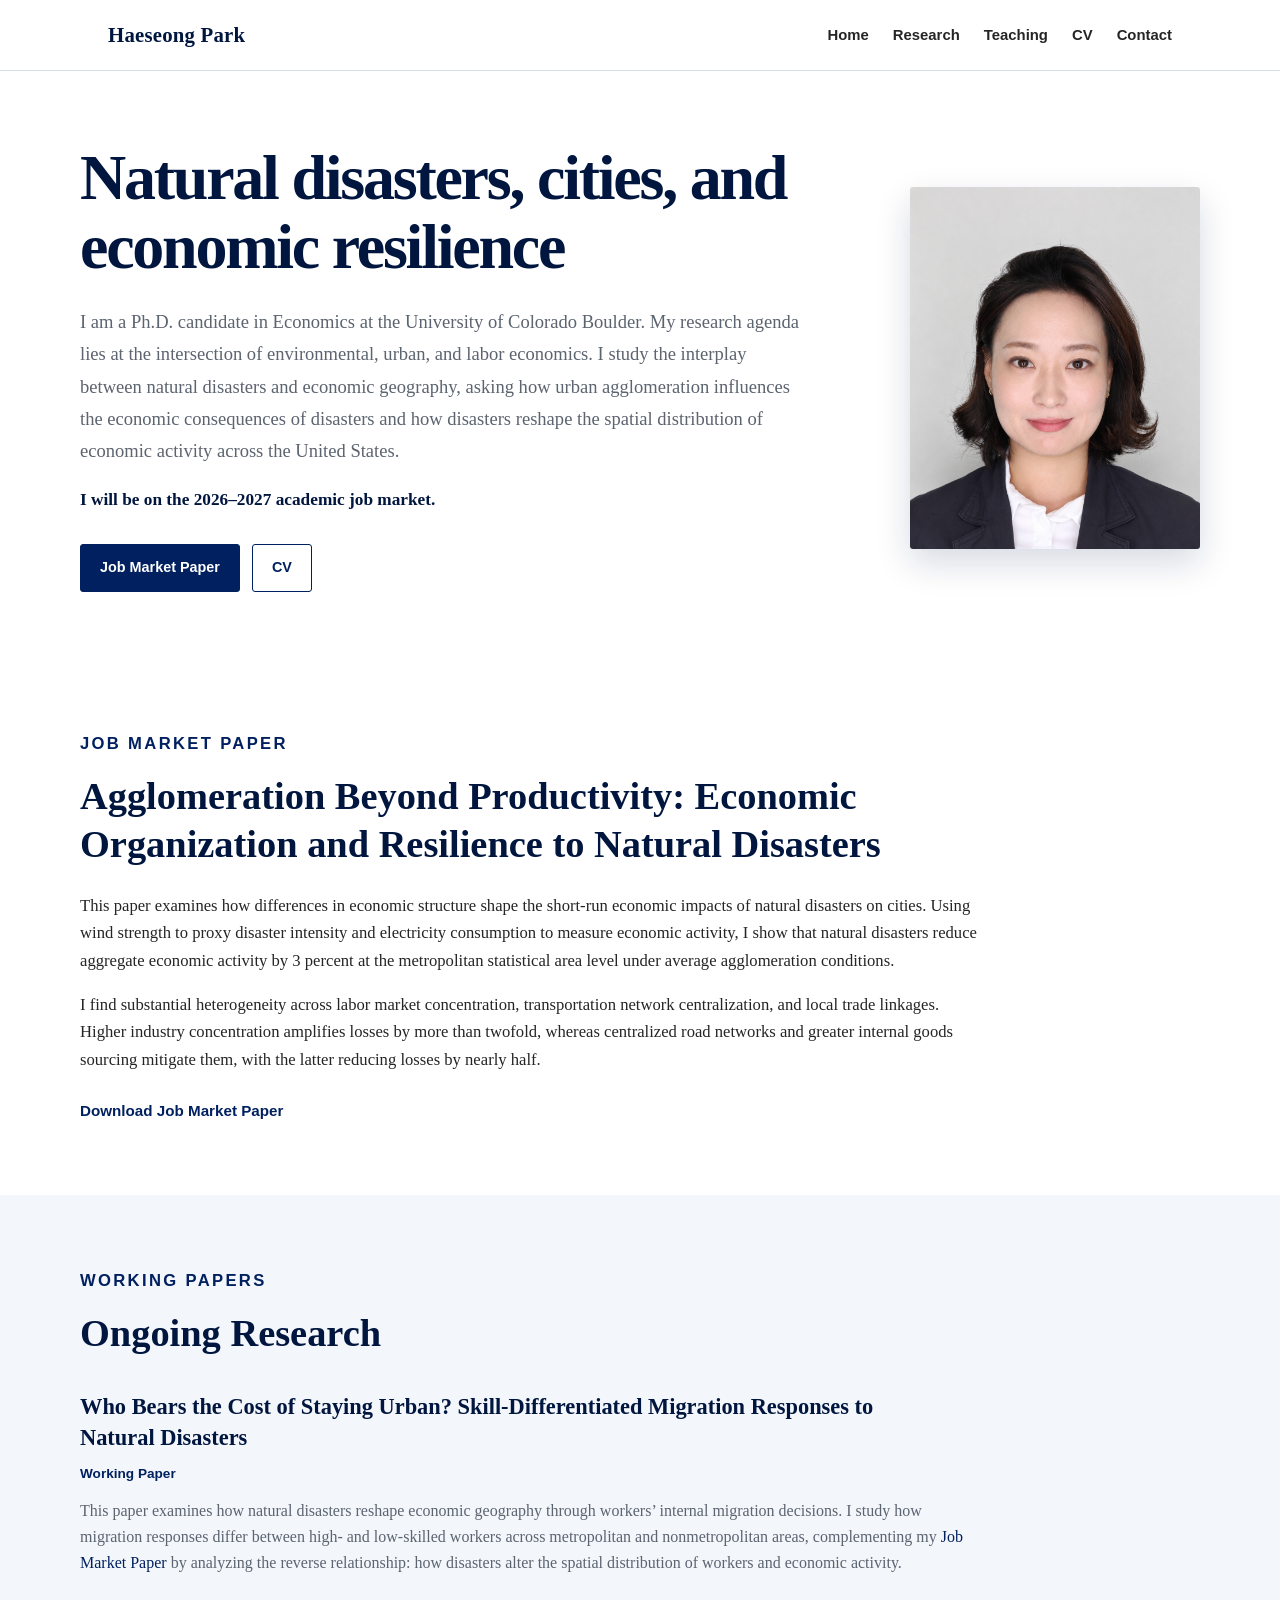
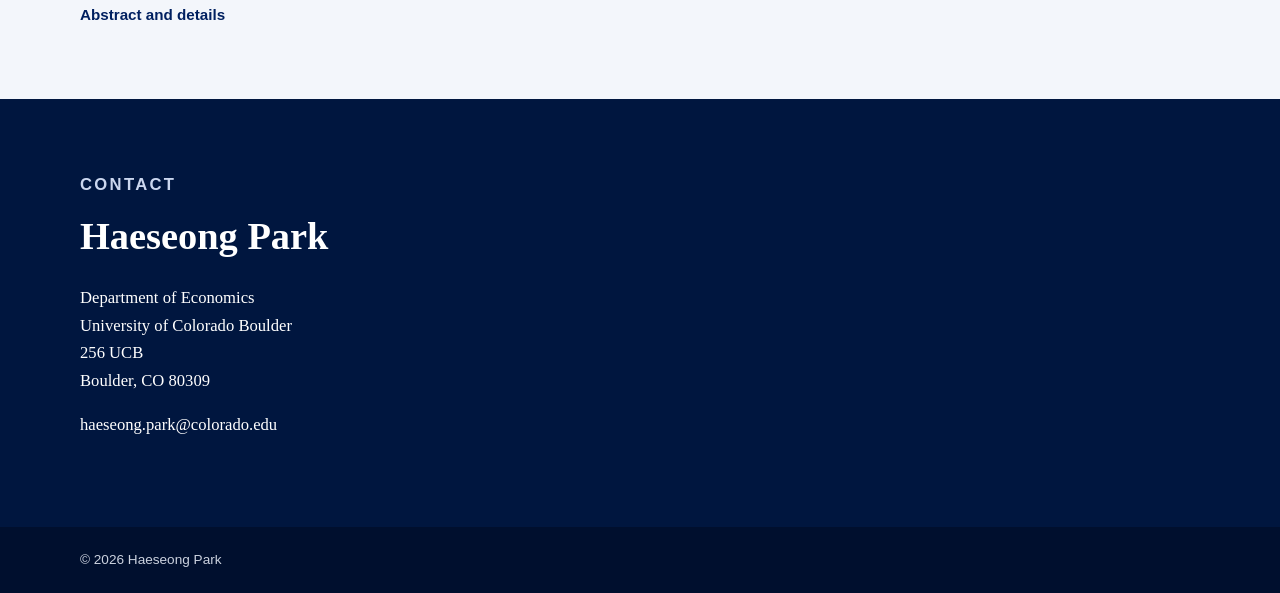
==== index.html @ d1599998 "Update index.html" ====
<!DOCTYPE html>
<html lang="en">

<head>
    <meta charset="UTF-8">

    <meta
        name="viewport"
        content="width=device-width, initial-scale=1.0"
    >

    <meta
        name="description"
        content="Haeseong Park is a Ph.D. candidate in Economics at the University of Colorado Boulder. His research focuses on environmental economics, urban economics, natural disasters, and economic resilience."
    >

    <title>Haeseong Park | Economics</title>

    <style>
        :root {
            --navy: #002060;
            --dark-navy: #00163f;
            --light-blue: #f3f6fb;
            --text: #252525;
            --muted-text: #5c6470;
            --border: #d9dee7;
            --white: #ffffff;
            --max-width: 1120px;
        }

        * {
            box-sizing: border-box;
        }

        html {
            scroll-behavior: smooth;
        }

        body {
            margin: 0;
            font-family: Georgia, "Times New Roman", serif;
            color: var(--text);
            background-color: var(--white);
            line-height: 1.65;
        }

        a {
            color: var(--navy);
            text-decoration: none;
        }

        a:hover,
        a:focus {
            text-decoration: underline;
        }

        img {
            display: block;
            max-width: 100%;
        }

        .site-header {
            position: sticky;
            top: 0;
            z-index: 1000;
            background-color: rgba(255, 255, 255, 0.97);
            border-bottom: 1px solid var(--border);
        }

        .header-container {
            max-width: var(--max-width);
            margin: 0 auto;
            padding: 18px 28px;
            display: flex;
            justify-content: space-between;
            align-items: center;
            gap: 30px;
        }

        .site-name {
            color: var(--dark-navy);
            font-size: 1.3rem;
            font-weight: 700;
            letter-spacing: 0.01em;
        }

        .site-name:hover {
            text-decoration: none;
        }

        .site-nav {
            display: flex;
            align-items: center;
            flex-wrap: wrap;
            gap: 24px;
        }

        .site-nav a {
            color: var(--text);
            font-family: Arial, Helvetica, sans-serif;
            font-size: 0.93rem;
            font-weight: 600;
        }

        .hero {
            padding: 72px 28px 66px;
        }

        .hero-container {
            max-width: var(--max-width);
            margin: 0 auto;
            display: grid;
            grid-template-columns: minmax(0, 1.65fr) minmax(240px, 0.75fr);
            align-items: center;
            gap: 70px;
        }

        .hero-text {
            min-width: 0;
        }

        .section-label {
            margin: 0 0 14px;
            color: var(--navy);
            font-family: Arial, Helvetica, sans-serif;
            font-size: 0.78rem;
            font-weight: 700;
            letter-spacing: 0.14em;
            text-transform: uppercase;
        }

        .hero h1 {
            max-width: 760px;
            margin: 0 0 24px;
            color: var(--dark-navy);
            font-size: clamp(2.35rem, 5vw, 4.35rem);
            line-height: 1.08;
            letter-spacing: -0.035em;
        }

        .hero-description {
            max-width: 720px;
            margin: 0 0 18px;
            color: var(--muted-text);
            font-size: 1.16rem;
            line-height: 1.75;
        }

        .job-market-note {
            margin: 0 0 30px;
            color: var(--dark-navy);
            font-size: 1.08rem;
            font-weight: 700;
        }

        .hero-links {
            display: flex;
            flex-wrap: wrap;
            gap: 12px;
        }

        .button {
            display: inline-block;
            padding: 11px 19px;
            border: 1px solid var(--navy);
            border-radius: 3px;
            font-family: Arial, Helvetica, sans-serif;
            font-size: 0.9rem;
            font-weight: 700;
            transition:
                background-color 0.2s ease,
                color 0.2s ease,
                transform 0.2s ease;
        }

        .button:hover,
        .button:focus {
            text-decoration: none;
            transform: translateY(-1px);
        }

        .primary-button {
            color: var(--white);
            background-color: var(--navy);
        }

        .primary-button:hover,
        .primary-button:focus {
            color: var(--white);
            background-color: var(--dark-navy);
        }

        .secondary-button {
            color: var(--navy);
            background-color: var(--white);
        }

        .secondary-button:hover,
        .secondary-button:focus {
            color: var(--white);
            background-color: var(--navy);
        }

        .hero-photo {
            display: flex;
            justify-content: flex-end;
            align-items: center;
        }

        .hero-photo img {
            width: 100%;
            max-width: 290px;
            height: auto;
            aspect-ratio: 4 / 5;
            object-fit: cover;
            object-position: center top;
            border-radius: 3px;
            box-shadow: 0 14px 35px rgba(0, 24, 72, 0.16);
        }

        .content-container {
            max-width: var(--max-width);
            margin: 0 auto;
        }

        .section {
            padding: 72px 28px;
            scroll-margin-top: 90px;
        }

        .section h2 {
            max-width: 900px;
            margin: 0 0 24px;
            color: var(--dark-navy);
            font-size: clamp(1.85rem, 3vw, 2.65rem);
            line-height: 1.25;
        }

        .section p {
            max-width: 900px;
            font-size: 1.04rem;
        }

        .alternate-section {
            background-color: var(--light-blue);
        }

        .paper-status {
            margin: 0 0 12px;
            color: var(--navy);
            font-family: Arial, Helvetica, sans-serif;
            font-size: 0.88rem;
            font-weight: 700;
        }

        .paper-links {
            display: flex;
            flex-wrap: wrap;
            gap: 20px;
            margin-top: 25px;
            font-family: Arial, Helvetica, sans-serif;
            font-size: 0.95rem;
            font-weight: 700;
        }

        .paper-links a {
            display: inline-block;
        }

        .working-papers-list {
            max-width: 920px;
            margin-top: 34px;
        }

        .working-paper {
            padding: 30px 0;
            border-top: 1px solid var(--border);
        }

        .working-paper:first-child {
            padding-top: 0;
            border-top: 0;
        }

        .working-paper:last-child {
            padding-bottom: 0;
        }

        .working-paper h3 {
            max-width: 860px;
            margin: 0 0 10px;
            color: var(--dark-navy);
            font-size: 1.4rem;
            line-height: 1.4;
        }

        .working-paper p {
            margin: 0 0 12px;
            color: var(--muted-text);
            font-size: 1rem;
        }

        .working-paper .paper-status {
            color: var(--navy);
            font-family: Arial, Helvetica, sans-serif;
            font-size: 0.85rem;
            font-weight: 700;
        }

        .contact-section {
            background-color: var(--dark-navy);
            color: var(--white);
        }

        .contact-section .section-label {
            color: #cbd7ef;
        }

        .contact-section h2 {
            color: var(--white);
        }

        .contact-section p {
            color: var(--white);
        }

        .contact-section a {
            color: var(--white);
            font-weight: 100;
        }

        .site-footer {
            padding: 22px 28px;
            background-color: #000f2e;
            color: #cbd2df;
            font-family: Arial, Helvetica, sans-serif;
            font-size: 0.85rem;
        }

        .site-footer p {
            margin: 0;
        }

        @media (max-width: 850px) {
            .header-container {
                align-items: flex-start;
            }

            .hero {
                padding-top: 40px;
            }

            .hero-container {
                grid-template-columns: 1fr;
                gap: 38px;
            }

            .hero-photo {
                justify-content: flex-start;
                order: -1;
            }

            .hero-photo img {
                width: 210px;
                max-width: 55vw;
            }
        }

        @media (max-width: 650px) {
            .header-container {
                padding: 15px 20px;
                flex-direction: column;
                gap: 12px;
            }

            .site-nav {
                gap: 14px;
            }

            .site-nav a {
                font-size: 0.84rem;
            }

            .hero,
            .section {
                padding-left: 20px;
                padding-right: 20px;
            }

            .hero {
                padding-top: 38px;
                padding-bottom: 48px;
            }

            .hero-photo {
                justify-content: center;
            }

            .hero-photo img {
                width: 190px;
            }

            .hero-links {
                align-items: stretch;
                flex-direction: column;
            }

            .button {
                text-align: center;
            }

            .paper-links {
                flex-direction: column;
                gap: 10px;
            }
        }
    </style>
</head>

<body>

    <header class="site-header">

        <div class="header-container">

            <a class="site-name" href="index.html">
                Haeseong Park
            </a>

            <nav class="site-nav" aria-label="Main navigation">
            
                <a href="index.html">Home</a>
            
                <a href="research.html">
                    Research
                </a>
                
                <a href="teaching.html">Teaching</a>
                
                <a
                    href="2026_Vita_HaeseongPark.pdf"
                    target="_blank"
                    rel="noopener noreferrer"
                >
                    CV
                </a>
            
                <a href="#contact">
                    Contact
                </a>
            
            </nav>

        </div>

    </header>

    <main>

        <section class="hero">

            <div class="hero-container">

                <div class="hero-text">

                    <h1>
                        Natural disasters, cities, and economic resilience
                    </h1>

                    <p class="hero-description">
                        I am a Ph.D. candidate in Economics at the University
                        of Colorado Boulder. My research agenda lies at the
                        intersection of environmental, urban, and labor
                        economics. I study the interplay between natural
                        disasters and economic geography, asking how urban
                        agglomeration influences the economic consequences of
                        disasters and how disasters reshape the spatial
                        distribution of economic activity across the United
                        States.
                    </p>

                    <p class="job-market-note">
                        I will be on the 2026–2027 academic job market.
                    </p>

                    <div class="hero-links">

                        <a
                            class="button primary-button"
                            href="Park_JMP.pdf"
                            target="_blank"
                            rel="noopener noreferrer"
                        >
                            Job Market Paper
                        </a>

                        <a
                            class="button secondary-button"
                            href="2026_Jul_Vita_HaeseongPark.pdf"
                            target="_blank"
                            rel="noopener noreferrer"
                        >
                            CV
                        </a>

                    </div>

                </div>

                <div class="hero-photo">

                    <img
                        src="Haeseong_Finalized_Headshot.png"
                        alt="Portrait of Haeseong Park"
                    >

                </div>

            </div>

        </section>

        <section id="job-market-paper" class="section">

            <div class="content-container">

                <p class="section-label">
                    Job Market Paper
                </p>

                <h2>
                    Agglomeration Beyond Productivity: Economic Organization
                    and Resilience to Natural Disasters
                </h2>

                <p>
                    This paper examines how differences in economic structure
                    shape the short-run economic impacts of natural disasters
                    on cities. Using wind strength to proxy disaster intensity
                    and electricity consumption to measure economic activity,
                    I show that natural disasters reduce aggregate economic
                    activity by 3 percent at the metropolitan statistical area
                    level under average agglomeration conditions.
                </p>

                <p>
                    I find substantial heterogeneity across labor market
                    concentration, transportation network centralization, and
                    local trade linkages. Higher industry concentration
                    amplifies losses by more than twofold, whereas centralized
                    road networks and greater internal goods sourcing mitigate
                    them, with the latter reducing losses by nearly half.
                </p>

                <div class="paper-links">
                
                    <a
                        href="Park_JMP.pdf"
                        target="_blank"
                        rel="noopener noreferrer"
                    >
                        Download Job Market Paper
                    </a>
                
                </div>

            </div>

        </section>

        <section
            id="working-papers"
            class="section alternate-section"
        >

            <div class="content-container">

                <p class="section-label">
                    Working Papers
                </p>

                <h2>
                    Ongoing Research
                </h2>

                <div class="working-papers-list">

                    <article class="working-paper">

                        <h3>
                            Who Bears the Cost of Staying Urban? 
                            Skill-Differentiated Migration Responses to Natural Disasters
                        </h3>

                        <p class="paper-status">
                            Working Paper
                        </p>

                        <p>
                            This paper examines how natural disasters reshape economic geography through
                            workers’ internal migration decisions. I study how migration responses differ
                            between high- and low-skilled workers across metropolitan and nonmetropolitan
                            areas, complementing my <a href="#job-market-paper">Job Market Paper</a> by
                            analyzing the reverse relationship: how disasters alter the spatial distribution
                            of workers and economic activity.
                        </p>

                        <div class="paper-links">

                            <a href="research.html">
                                Abstract and details
                            </a>

                            <!--
                            When the PDF is ready, remove the comment markers
                            around the link below and update the filename.

                            <a href="Park_Migration.pdf">
                                Download paper
                            </a>
                            -->

                        </div>

                    </article>

                    <!--
                    To add another working paper, copy the entire article
                    block below and replace its title and description.

                    <article class="working-paper">

                        <h3>
                            Title of Another Working Paper
                        </h3>

                        <p class="paper-status">
                            Working Paper
                        </p>

                        <p>
                            Add a short description of the paper here.
                        </p>

                        <div class="paper-links">

                            <a href="research.html">
                                Abstract and details
                            </a>

                        </div>

                    </article>
                    -->

                </div>

            </div>

        </section>

        <section id="contact" class="section contact-section">

            <div class="content-container">

                <p class="section-label">
                    Contact
                </p>

                <h2>
                    Haeseong Park
                </h2>

                <p>
                    Department of Economics<br>
                    University of Colorado Boulder<br>
                    256 UCB<br>
                    Boulder, CO 80309
                </p>

                <p>
                    <a href="mailto:haeseong.park@colorado.edu">
                        haeseong.park@colorado.edu
                    </a>
                </p>

            </div>

        </section>

    </main>

    <footer class="site-footer">

        <div class="content-container">

            <p>
                &copy; 2026 Haeseong Park
            </p>

        </div>

    </footer>

</body>

</html>
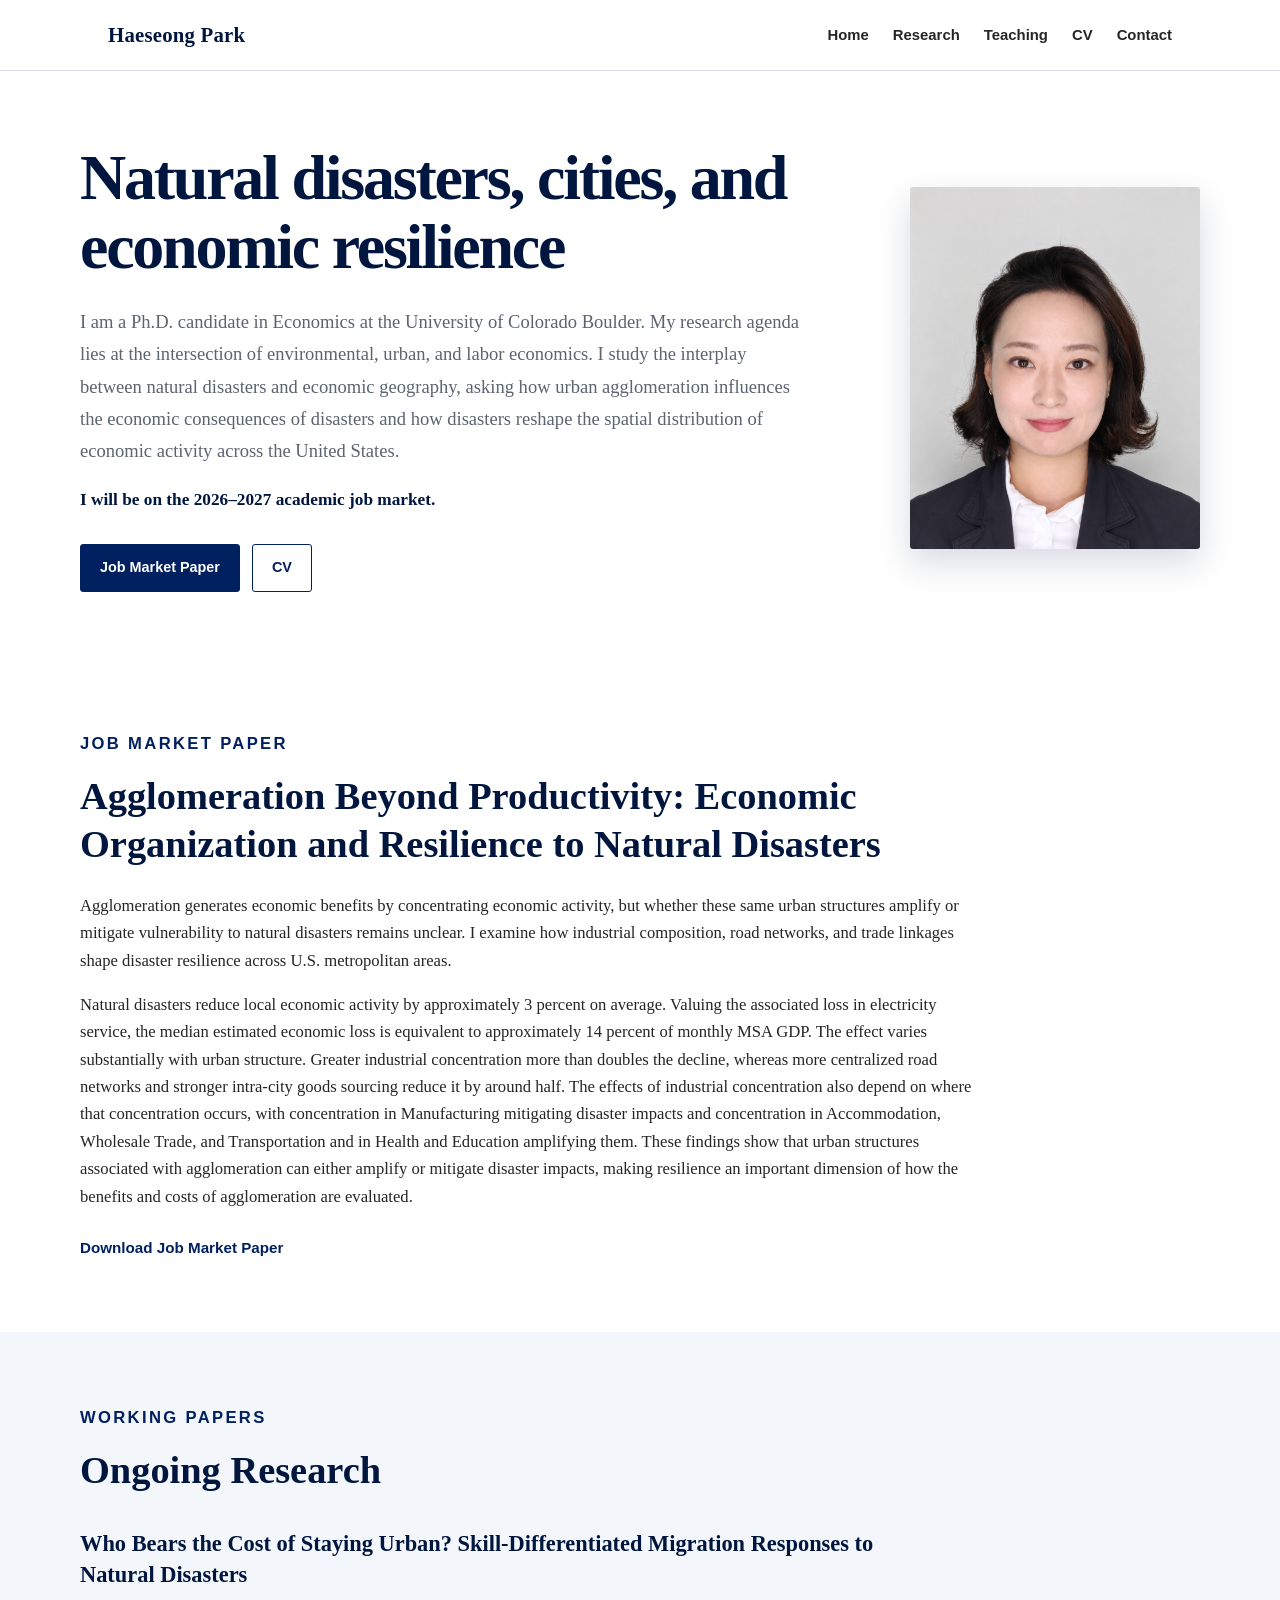
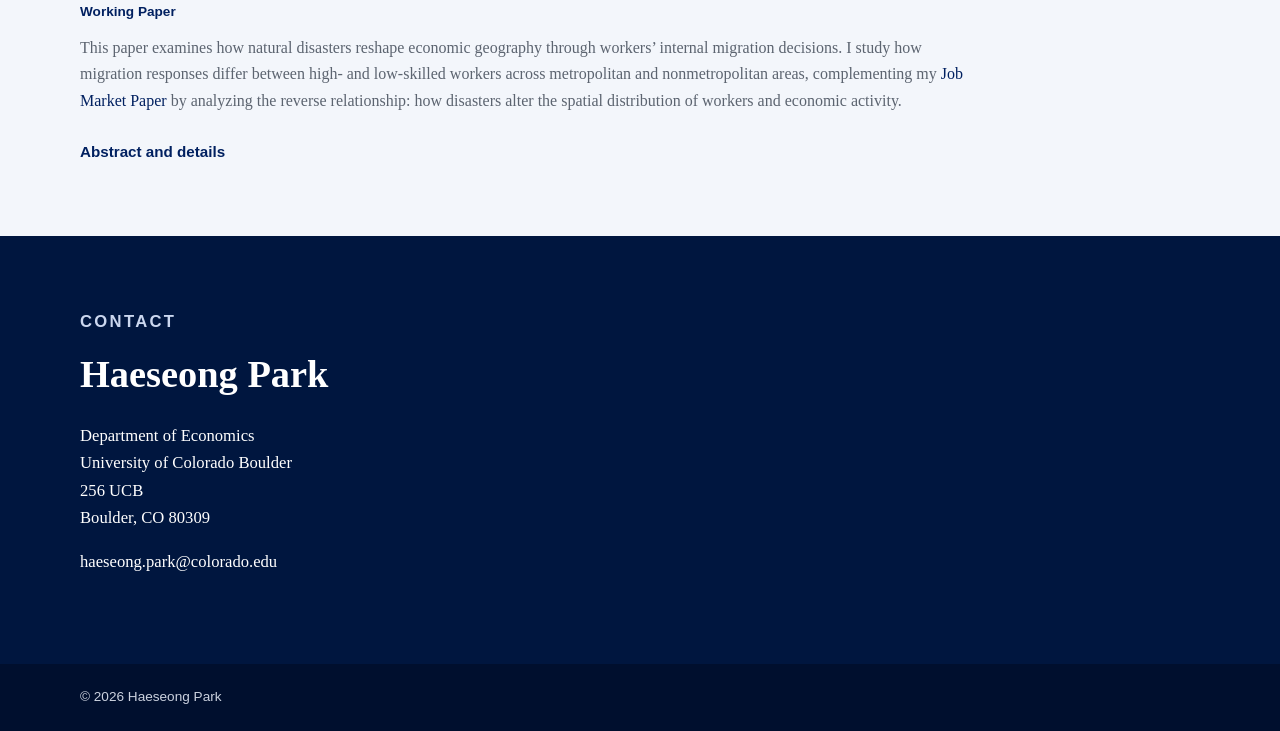
==== commit e576126a: "Update index.html" ====
--- a/index.html
+++ b/index.html
@@ -438,7 +438,7 @@
                 <a href="teaching.html">Teaching</a>
                 
                 <a
-                    href="2026_Vita_HaeseongPark.pdf"
+                    href="HaeseongPark_Vita_260910"
                     target="_blank"
                     rel="noopener noreferrer"
                 >
@@ -496,7 +496,7 @@
 
                         <a
                             class="button secondary-button"
-                            href="2026_Jul_Vita_HaeseongPark.pdf"
+                            href="HaeseongPark_Vita_260910.pdf"
                             target="_blank"
                             rel="noopener noreferrer"
                         >
@@ -534,22 +534,23 @@
                 </h2>
 
                 <p>
-                    This paper examines how differences in economic structure
-                    shape the short-run economic impacts of natural disasters
-                    on cities. Using wind strength to proxy disaster intensity
-                    and electricity consumption to measure economic activity,
-                    I show that natural disasters reduce aggregate economic
-                    activity by 3 percent at the metropolitan statistical area
-                    level under average agglomeration conditions.
+                    Agglomeration generates economic benefits by concentrating economic activity, but whether these
+                    same urban structures amplify or mitigate vulnerability to natural disasters remains unclear. 
+                    I examine how industrial composition, road networks, and trade linkages shape disaster resilience 
+                    across U.S. metropolitan areas. 
                 </p>
 
                 <p>
-                    I find substantial heterogeneity across labor market
-                    concentration, transportation network centralization, and
-                    local trade linkages. Higher industry concentration
-                    amplifies losses by more than twofold, whereas centralized
-                    road networks and greater internal goods sourcing mitigate
-                    them, with the latter reducing losses by nearly half.
+                    Natural disasters reduce local economic activity by approximately 3 percent on average. 
+                    Valuing the associated loss in electricity service, the median estimated economic loss is equivalent to approximately 14 percent of monthly MSA GDP.
+                    The effect varies substantially with urban structure. Greater industrial concentration more than doubles the decline,
+                    whereas more centralized road networks and stronger intra-city goods sourcing reduce it by around half. 
+                    The effects of industrial concentration also depend on where that concentration occurs, 
+                    with concentration in Manufacturing mitigating disaster impacts and concentration in Accommodation, 
+                    Wholesale Trade, and Transportation and in Health and Education amplifying them. 
+                    These findings show that urban structures associated with agglomeration can either amplify or
+                    mitigate disaster impacts, making resilience an important dimension of how the benefits and
+                    costs of agglomeration are evaluated.
                 </p>
 
                 <div class="paper-links">
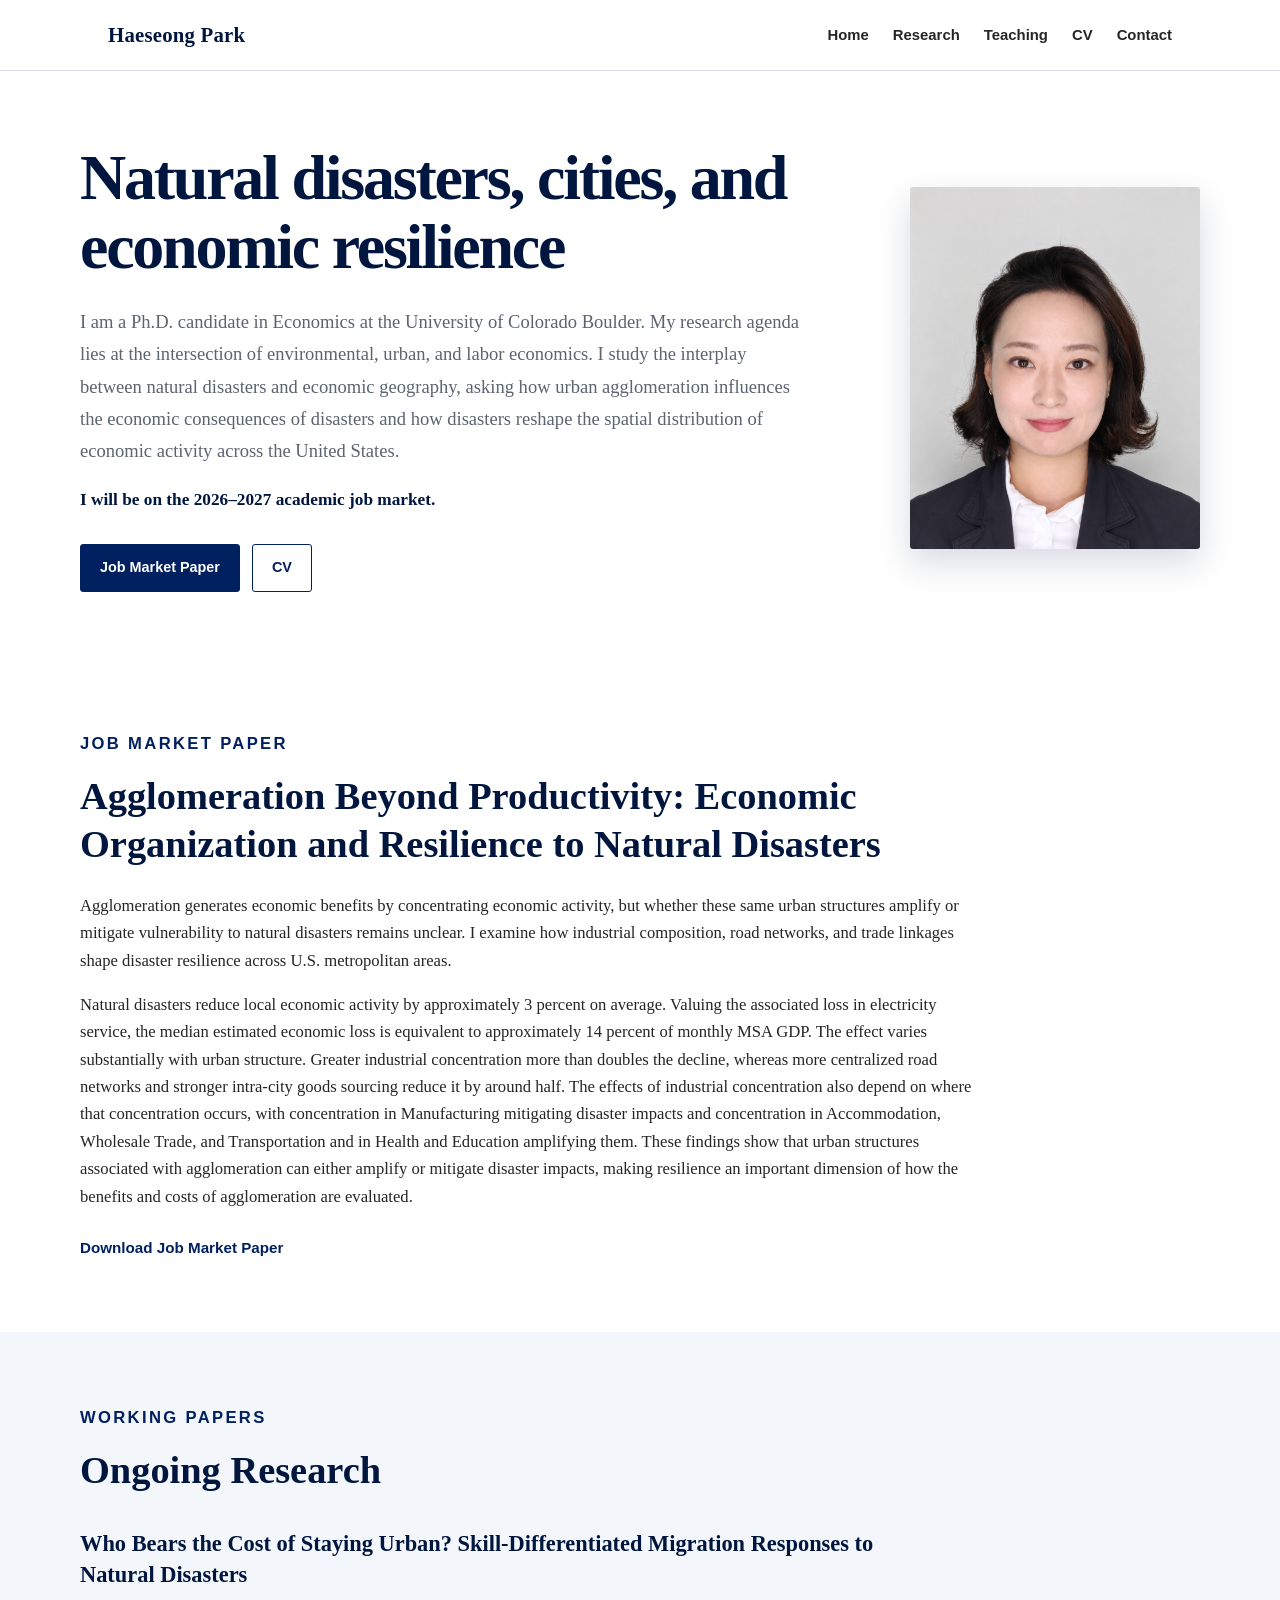
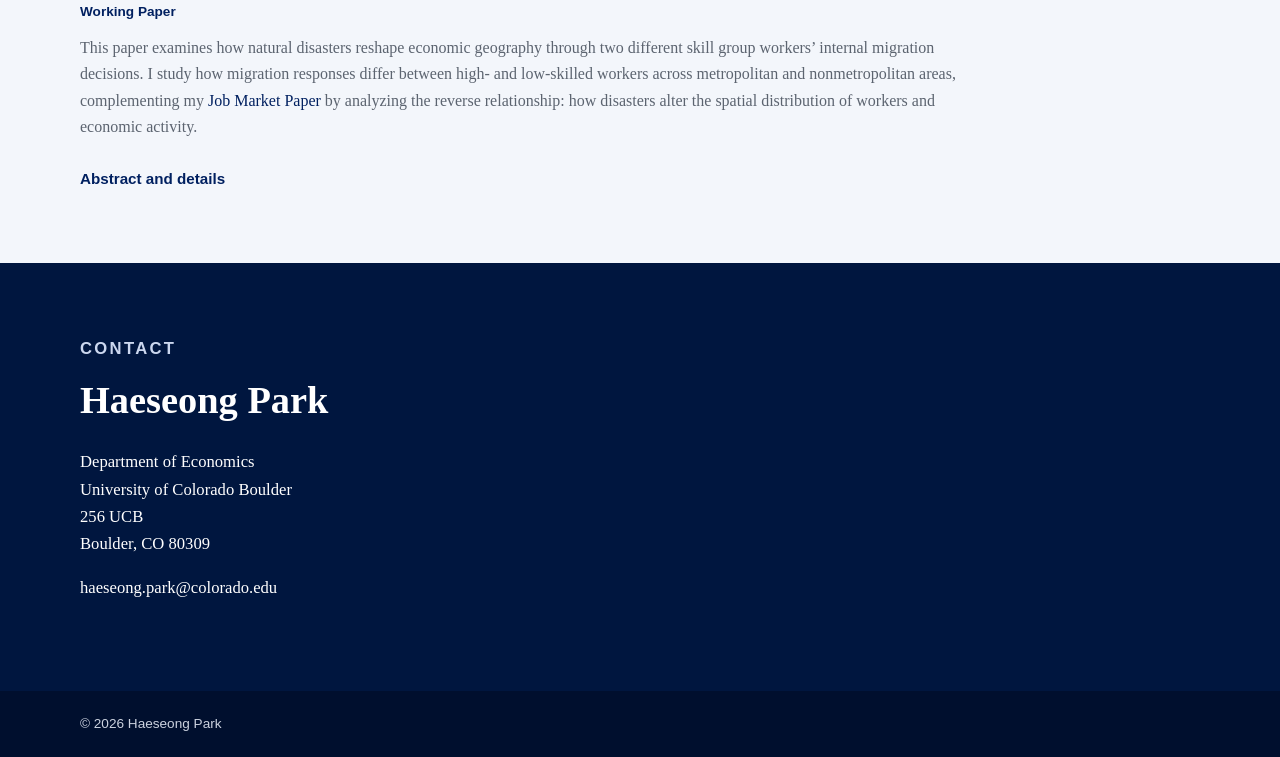
==== commit 94a3ff74: "Update index.html" ====
--- a/index.html
+++ b/index.html
@@ -598,7 +598,7 @@
                         </p>
 
                         <p>
-                            This paper examines how natural disasters reshape economic geography through
+                            This paper examines how natural disasters reshape economic geography through two different skill group
                             workers’ internal migration decisions. I study how migration responses differ
                             between high- and low-skilled workers across metropolitan and nonmetropolitan
                             areas, complementing my <a href="#job-market-paper">Job Market Paper</a> by
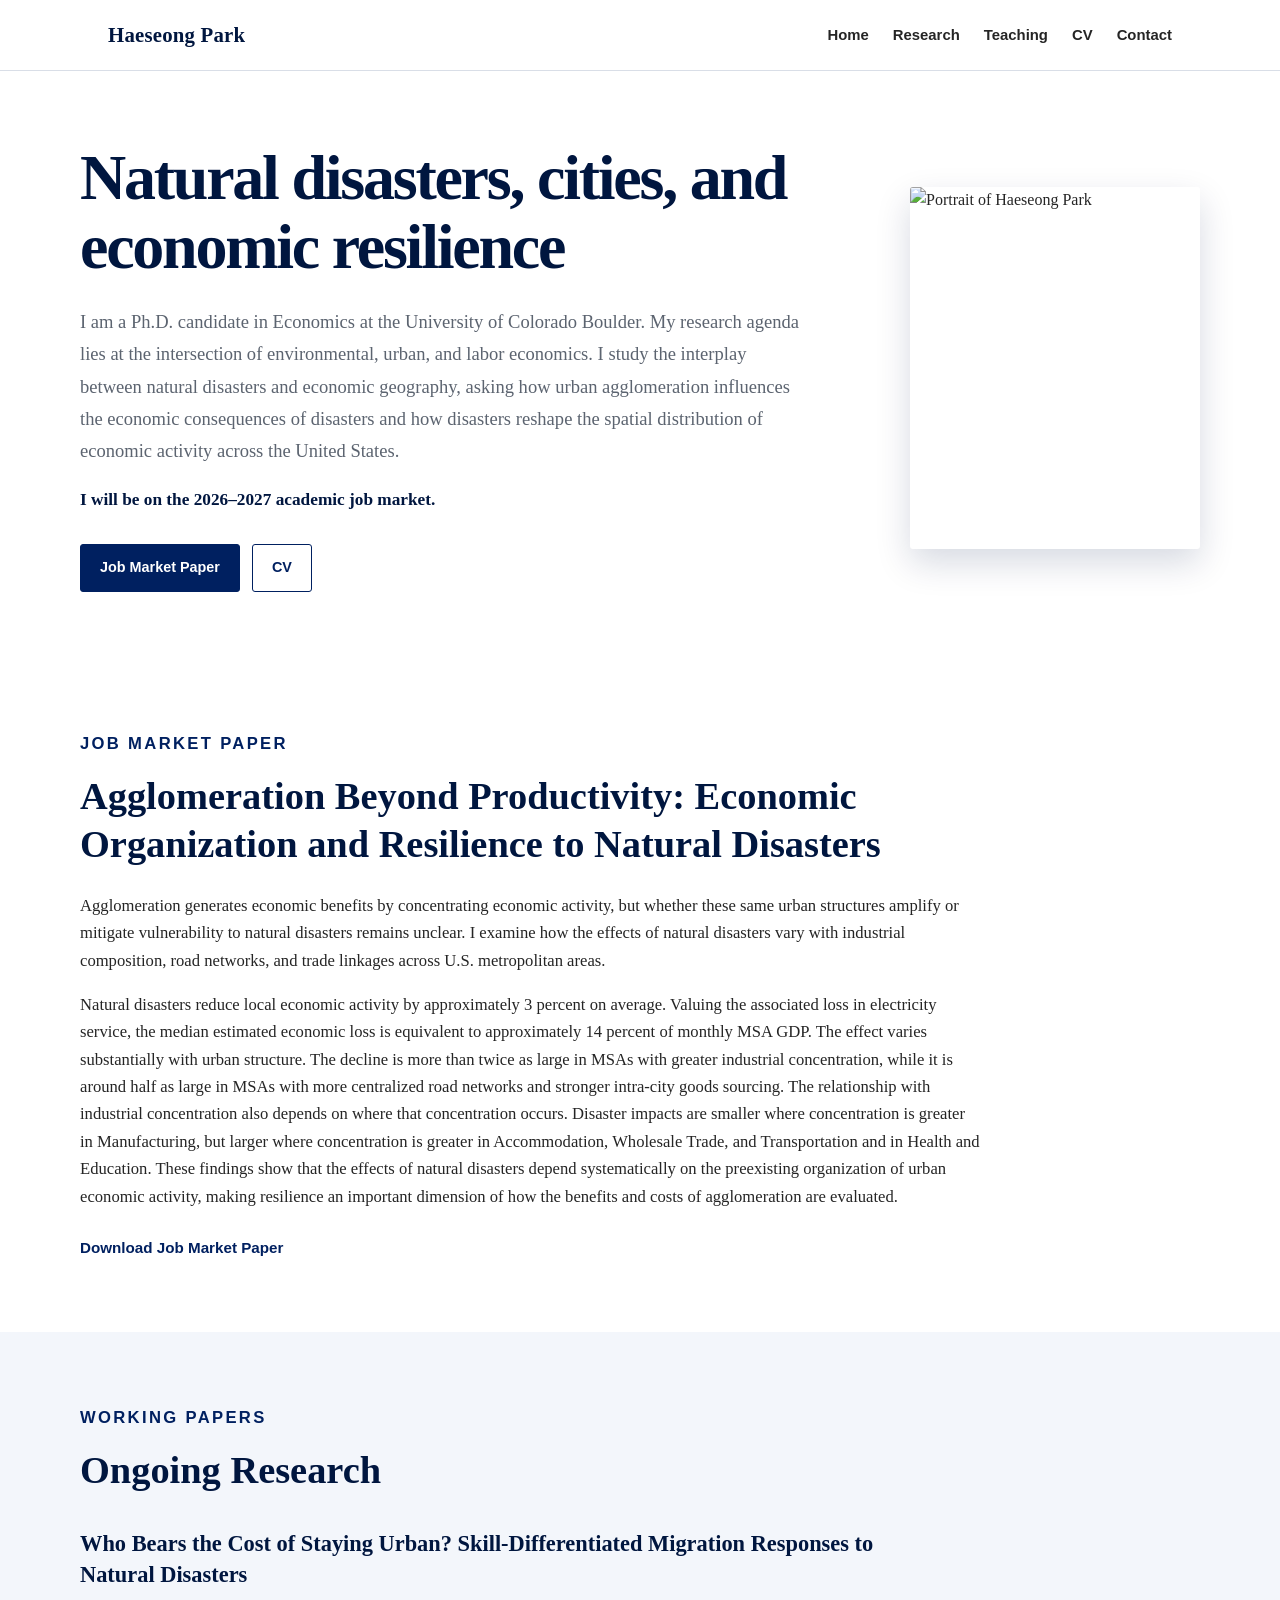
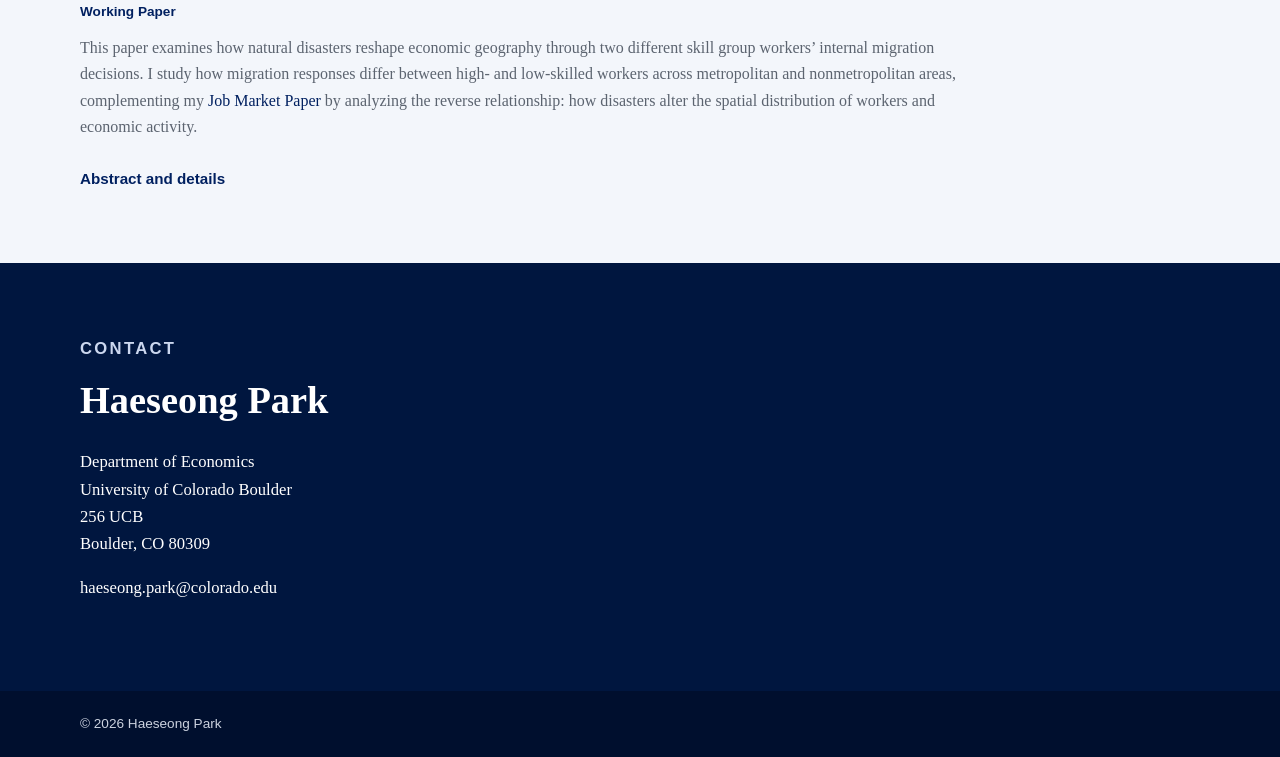
==== commit f073022c: "Update index.html" ====
--- a/index.html
+++ b/index.html
@@ -438,7 +438,7 @@
                 <a href="teaching.html">Teaching</a>
                 
                 <a
-                    href="HaeseongPark_Vita_260910"
+                    href="261005_HaeseongPark_Vita.pdf"
                     target="_blank"
                     rel="noopener noreferrer"
                 >
@@ -487,7 +487,7 @@
 
                         <a
                             class="button primary-button"
-                            href="Park_JMP.pdf"
+                            href="261005_JMP_Resiliency_Haeseong_Distribution.pdf"
                             target="_blank"
                             rel="noopener noreferrer"
                         >
@@ -496,7 +496,7 @@
 
                         <a
                             class="button secondary-button"
-                            href="HaeseongPark_Vita_260910.pdf"
+                            href="261005_HaeseongPark_Vita.pdf"
                             target="_blank"
                             rel="noopener noreferrer"
                         >
@@ -510,7 +510,7 @@
                 <div class="hero-photo">
 
                     <img
-                        src="Haeseong_Finalized_Headshot.png"
+                        src="260915_ver1.png"
                         alt="Portrait of Haeseong Park"
                     >
 
@@ -534,29 +534,25 @@
                 </h2>
 
                 <p>
-                    Agglomeration generates economic benefits by concentrating economic activity, but whether these
-                    same urban structures amplify or mitigate vulnerability to natural disasters remains unclear. 
-                    I examine how industrial composition, road networks, and trade linkages shape disaster resilience 
-                    across U.S. metropolitan areas. 
+                    Agglomeration generates economic benefits by concentrating economic activity, but whether these same urban structures amplify or mitigate vulnerability to natural disasters remains unclear. 
+                    I examine how the effects of natural disasters vary with industrial composition, road networks, and trade linkages across U.S. metropolitan areas. 
                 </p>
 
                 <p>
-                    Natural disasters reduce local economic activity by approximately 3 percent on average. 
-                    Valuing the associated loss in electricity service, the median estimated economic loss is equivalent to approximately 14 percent of monthly MSA GDP.
-                    The effect varies substantially with urban structure. Greater industrial concentration more than doubles the decline,
-                    whereas more centralized road networks and stronger intra-city goods sourcing reduce it by around half. 
-                    The effects of industrial concentration also depend on where that concentration occurs, 
-                    with concentration in Manufacturing mitigating disaster impacts and concentration in Accommodation, 
-                    Wholesale Trade, and Transportation and in Health and Education amplifying them. 
-                    These findings show that urban structures associated with agglomeration can either amplify or
-                    mitigate disaster impacts, making resilience an important dimension of how the benefits and
-                    costs of agglomeration are evaluated.
+                    Natural disasters reduce local economic activity by approximately 3 percent on average.
+                    Valuing the associated loss in electricity service, the median estimated economic loss is equivalent to approximately 14 percent of monthly MSA GDP. 
+                    The effect varies substantially with urban structure. The decline is more than twice as large in MSAs with greater industrial concentration, 
+                    while it is around half as large in MSAs with more centralized road networks and stronger intra-city goods sourcing. 
+                    The relationship with industrial concentration also depends on where that concentration occurs. Disaster impacts are smaller 
+                    where concentration is greater in Manufacturing, but larger where concentration is greater in Accommodation, Wholesale Trade,
+                    and Transportation and in Health and Education. These findings show that the effects of natural disasters depend systematically on the
+                    preexisting organization of urban economic activity, making resilience an important dimension of how the benefits and costs of agglomeration are evaluated.
                 </p>
 
                 <div class="paper-links">
                 
                     <a
-                        href="Park_JMP.pdf"
+                        href="261005_JMP_Resiliency_Haeseong_Distribution.pdf"
                         target="_blank"
                         rel="noopener noreferrer"
                     >
